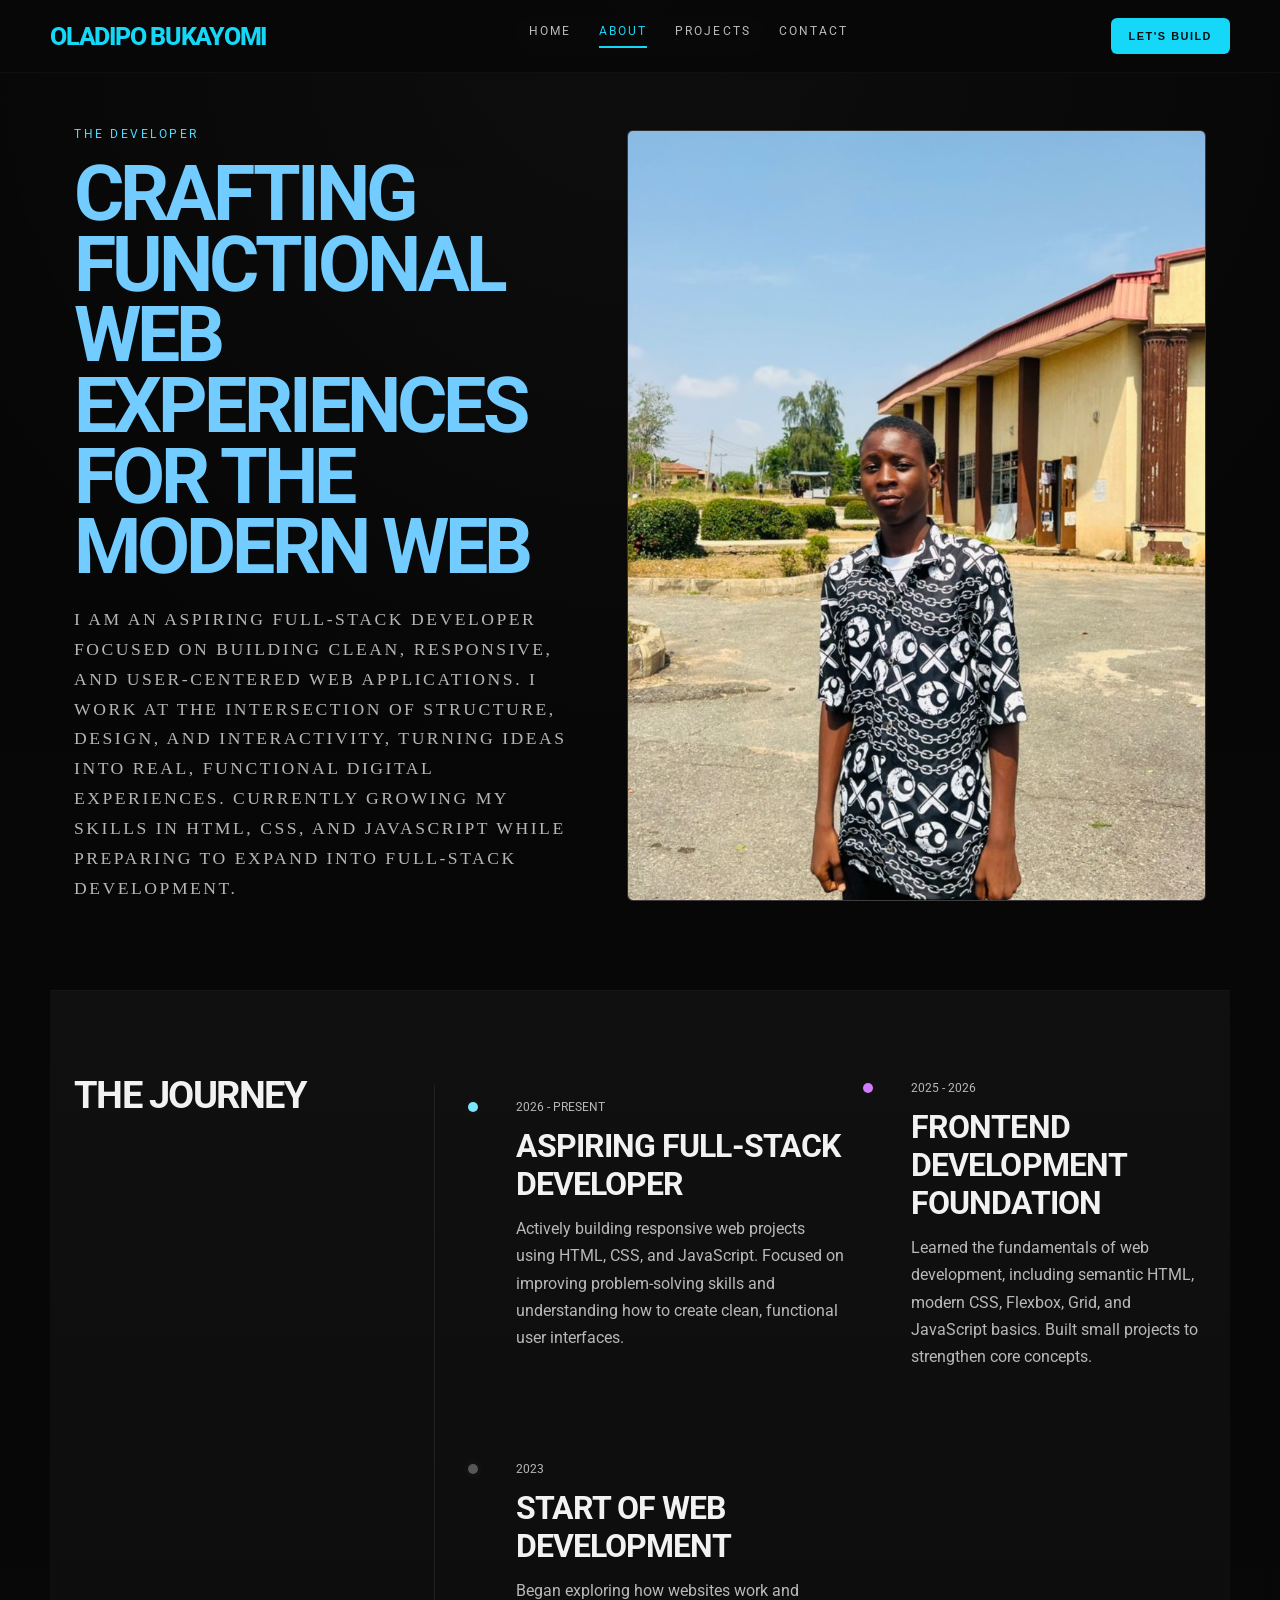
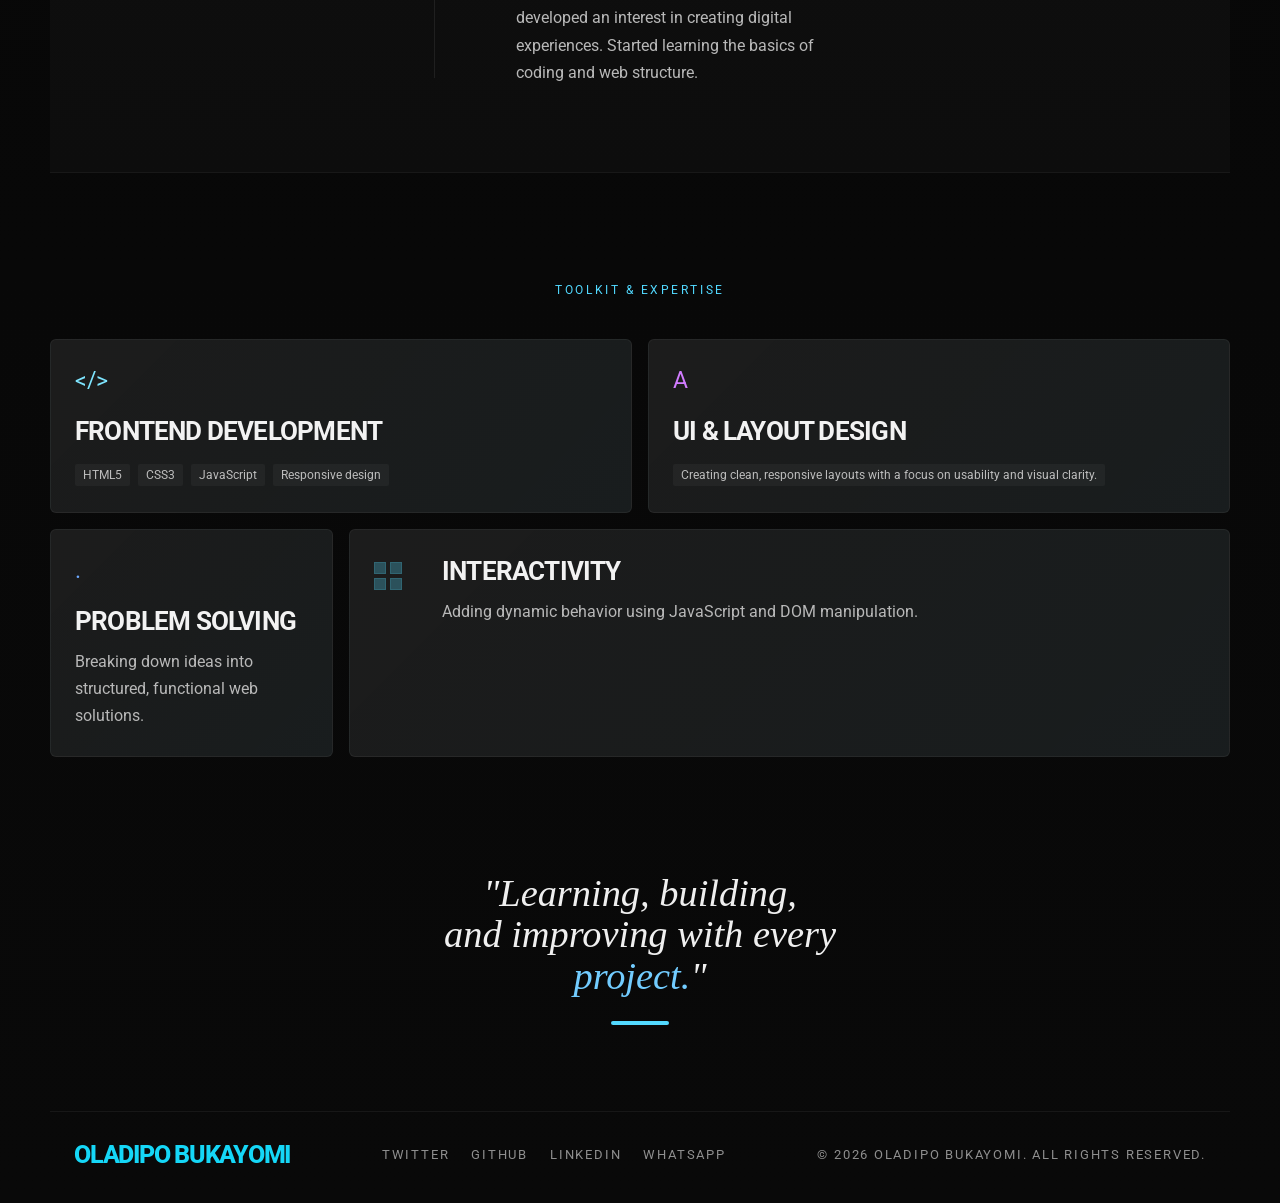
==== about.html @ 75d1eba9 "my porfolio" ====
<!DOCTYPE html>
<html lang="en">

<head>
    <meta charset="UTF-8">
    <meta name="viewport" content="width=device-width, initial-scale=1.0">
    <title>OLADIPO BUKAYOMI</title>
    <link rel="stylesheet" href="/CSS/about.css">
    <link rel="stylesheet" href="/CSS/style.css">
    <link rel="preconnect" href="https://fonts.googleapis.com">
    <link rel="preconnect" href="https://fonts.gstatic.com" crossorigin>
    <link
        href="https://fonts.googleapis.com/css2?family=Open+Sans:ital,wght@0,300..800;1,300..800&family=Roboto:ital,wght@0,100..900;1,100..900&display=swap"
        rel="stylesheet">
</head>

<body>
    <header class="site-header">
        <div class="container">
            <a class="brand" href="index.html">OLADIPO BUKAYOMI</a>
            <nav class="nav" aria-label="Primary navigation">
                <a href="index.html">Home</a>
                <a class="active" href="about.html">About</a>
                <a href="projects.html">Projects</a>
                <a href="contact.html">Contact</a>
            </nav>
            <img src="/ASSETS/images/menu_24dp_15D7F7_FILL0_wght400_GRAD0_opsz24.svg" class="menu"
                alt="Navigation menu">
            <a href="contact.html"><button class="cta" id="nav-btn" type="button">Let's Build</button></a>
        </div>
    </header>

    <main>
        <section class="hero">
            <div class="container hero-i">
                <div class="hero-ii">
                    <p class="eyebrow">The Developer</p>
                    <h1>
                        Crafting<br>
                        functional<br>
                        web experiences<br>
                        for <span class="accent">the modern web</span>
                    </h1>
                    <p class="hero-iii">
                        I am an aspiring full-stack developer focused on building clean, responsive, and user-centered
                        web applications. I work at the intersection of structure, design, and interactivity, turning
                        ideas into real, functional digital experiences. Currently growing my skills in HTML, CSS, and
                        JavaScript while preparing to expand into full-stack development.
                    </p>
                </div>

                <div class="hero-iv" aria-hidden="true">
                    <img src="/ASSETS/images/paul img.jpeg" alt="Oladipo Bukayomi Paul">
                </div>
            </div>
        </section>

        <section class="hero-2" id="about">
            <div class="container hero-2i">
                <div class="hero-2ii">
                    <h2>The Journey</h2>
                </div>

                <div class="hero-2iii">
                    <article class="hero-2iv hero-2iva">
                        <p class="date">2026 - Present</p>
                        <h3>Aspiring Full-Stack Developer</h3>
                        <p>
                            Actively building responsive web projects using HTML, CSS, and JavaScript. Focused on
                            improving problem-solving skills and understanding how to create clean, functional user
                            interfaces.
                        </p>
                    </article>

                    <article class="hero-2iv hero-2ivb">
                        <p class="date">2025 - 2026</p>
                        <h3>Frontend Development Foundation</h3>
                        <p>
                            Learned the fundamentals of web development, including semantic HTML, modern CSS, Flexbox,
                            Grid, and JavaScript basics. Built small projects to strengthen core concepts.
                        </p>
                    </article>

                    <article class="hero-2iv hero-2ivc">
                        <p class="date">2023</p>
                        <h3>Start Of Web Development</h3>
                        <p>
                            Began exploring how websites work and developed an interest in creating digital
                            experiences. Started learning the basics of coding and web structure.
                        </p>
                    </article>
                </div>
            </div>
        </section>

        <section class="hero-3" id="expertise">
            <div class="container hero-3i">
                <p class="section-label">Toolkit &amp; Expertise</p>

                <div class="hero-3ii">
                    <article class="hero-3iii hero-3iiia">
                        <div class="icon cyan">&lt;/&gt;</div>
                        <h3>Frontend Development</h3>
                        <div class="hero-3iv">
                            <span>HTML5</span>
                            <span>CSS3</span>
                            <span>JavaScript</span>
                            <span>Responsive design</span>
                        </div>
                    </article>

                    <article class="hero-3iii hero-3iiib">
                        <div class="icon violet">A</div>
                        <h3>ui & layout design</h3>
                        <div class="hero-3iv">
                            <span>Creating clean, responsive layouts with a focus on usability and visual
                                clarity.</span>
                        </div>
                    </article>

                    <article class="hero-3iii hero-3iiic">
                        <div class="icon blue">.</div>
                        <h3>problem solving</h3>
                        <p>Breaking down ideas into structured, functional web solutions.</p>
                    </article>

                    <article class="hero-3iii hero-3iiid">
                        <div class="hero-3v" aria-hidden="true">
                            <span></span>
                            <span></span>
                            <span></span>
                            <span></span>
                        </div>
                        <div>
                            <h3>interactivity</h3>
                            <p>
                                Adding dynamic behavior using JavaScript and DOM manipulation.
                            </p>
                        </div>
                    </article>
                </div>
            </div>
        </section>

        <section class="hero-4">
            <div class="container hero-4i">
                <blockquote>
                    "Learning, building, <br>
                     and improving with every <br>
                    <span class="accent">project.</span>"
                </blockquote>
                <div class="hero-4iii"></div>
            </div>
        </section>
    </main>

    <footer class="site-footer" id="contact">
        <div class="container footer-row">
            <div class="footer-brand">OLADIPO BUKAYOMI</div>
            <div class="footer-links">
                <a href="https://x.com/BukayomiPa19538">Twitter</a>
                <a href="https://github.com/hollops">GitHub</a>
                <a href="https://www.linkedin.com/in/bukayomi-oladipo-5916703b2/">LinkedIn</a>
                <a href="#">whatsapp</a>
            </div>
            <div class="footer-copy">&copy; 2026 oladipo Bukayomi. All rights reserved.</div>
        </div>
    </footer>
</body>

</html>
---- CSS/about.css ----
:root {
  --bg: #090909;
  --panel: #111111;
  --panel-soft: #171717;
  --text: #f2f2f2;
  --muted: #a2a2a2;
  --cyan: #52d9ff;
  --cyan-strong: #15d7f7;
  --violet: #d17cff;
  --blue: #6ca8ff;
  --gray: #575757;
}

* {
  margin: 0;
  padding: 0;
  box-sizing: border-box;
}

html {
  scroll-behavior: smooth;
}

body {
  background:
    radial-gradient(circle at top center, rgba(255, 255, 255, 0.03), transparent 28%),
    linear-gradient(180deg, #060606 0%, #090909 100%);
  color: var(--text);
  font-family: "Roboto", sans-serif;
}

a {
  color: inherit;
  text-decoration: none;
}

img {
  display: block;
  max-width: 100%;
}

.container {
  width: min(1180px, calc(100% - 48px));
  margin: 0 auto;
}

.site-header {
  position: sticky;
  top: 0;
  z-index: 10;
  padding: 18px 0;
  background: rgba(8, 8, 8, 0.92);
  backdrop-filter: blur(10px);
  border-bottom: 1px solid rgba(255, 255, 255, 0.03);
}

.site-header .container,
.footer-row {
  display: flex;
  align-items: center;
  justify-content: space-between;
  gap: 20px;
}

.brand,
.footer-brand {
  color: var(--cyan-strong);
  font-weight: 800;
  font-size: 1.55rem;
  letter-spacing: -0.05em;
  text-transform: uppercase;
}

.nav {
  display: flex;
  align-items: center;
  gap: 28px;
  text-transform: uppercase;
  font-size: 0.72rem;
  letter-spacing: 0.18em;
  color: #e8e8e8;
}

.nav a {
  opacity: 0.8;
  padding-bottom: 8px;
  border-bottom: 2px solid transparent;
  transition: 0.2s ease;
}

.nav a.active,
.nav a:hover {
  opacity: 1;
  color: var(--cyan-strong);
  border-color: var(--cyan-strong);
}

.menu {
  display: none;
}

.cta {
  background: var(--cyan-strong);
  color: #041014;
  border: 0;
  border-radius: 6px;
  padding: 12px 18px;
  text-transform: uppercase;
  font-weight: 700;
  letter-spacing: 0.14em;
  font-size: 0.68rem;
  cursor: pointer;
}

section {
  padding: 86px 0;
}

.eyebrow,
.section-label {
  margin: 0;
  text-transform: uppercase;
  letter-spacing: 0.22em;
  font-size: 0.72rem;
  color: var(--cyan);
}

.accent {
  color: #72ccff;
}

.icon {
  display: inline-block;
  margin-bottom: 22px;
  font-size: 1.45rem;
}

.cyan {
  color: #7ee5ff;
}

.violet {
  color: var(--violet);
}

.blue {
  color: var(--blue);
}

.site-footer {
  padding: 28px 0 34px;
  border-top: 1px solid rgba(255, 255, 255, 0.06);
  color: #8e8e8e;
  font-size: 0.8rem;
  text-transform: uppercase;
  letter-spacing: 0.14em;
}

.footer-links {
  display: flex;
  flex-wrap: wrap;
  gap: 22px;
}

.hero {
  padding-top: 54px;
}

.hero-i {
  display: grid;
  grid-template-columns: 1.18fr 0.82fr;
  gap: 54px;
  align-items: start;
}

.hero h1 {
  margin: 18px 0 22px;
  text-transform: uppercase;
  font-size: clamp(4rem, 6vw, 7.4rem);
  line-height: 0.92;
  letter-spacing: -0.05em;
  max-width: 740px;
}

.hero-iii {
  max-width: 620px;
  color: #b6b6b6;
  font-size: 1.1rem;
  line-height: 1.7;
  font-family: op;
}

.hero-iv {
  background: linear-gradient(180deg, #2c2c2c, #1c1c1c);
  border: 1px solid rgba(255, 255, 255, 0.08);
  border-radius: 6px;
  overflow: hidden;
  min-height: 520px;
  place-items: center;
  box-shadow: inset 0 0 0 1px rgba(255, 255, 255, 0.03);
}

.hero-iv img {
  width: 100%;
  height: 100%;
}

.hero-2 {
  background: linear-gradient(180deg, #101010, #0d0d0d);
  border-top: 1px solid rgba(255, 255, 255, 0.03);
  border-bottom: 1px solid rgba(255, 255, 255, 0.03);
}

.hero-2i {
  display: grid;
  grid-template-columns: 280px 1fr;
  gap: 42px;
  align-items: start;
}

.hero-2ii h2 {
  margin: 0;
  text-transform: uppercase;
  font-size: clamp(2rem, 3vw, 3rem);
  letter-spacing: -0.04em;
}

.hero-2iii {
  position: relative;
  padding-left: 86px;
}

.hero-2iii::before {
  content: "";
  position: absolute;
  left: 38px;
  top: 8px;
  bottom: 8px;
  width: 1px;
  background: rgba(255, 255, 255, 0.08);
}

.hero-2iv {
  position: relative;
  padding: 0 0 56px 34px;
}

.hero-2iv:last-child {
  padding-bottom: 0;
}

.hero-2iv::before {
  content: "";
  position: absolute;
  left: -14px;
  top: 6px;
  width: 10px;
  height: 10px;
  border-radius: 50%;
  box-shadow: 0 0 0 4px #111;
}

.hero-2iva::before {
  background: #7ee5ff;
}

.hero-2ivb::before {
  background: var(--violet);
}

.hero-2ivc::before {
  background: var(--gray);
}

.date {
  margin: 0 0 10px;
  color: #77bfff;
  font-size: 0.78rem;
  text-transform: uppercase;
}

.hero-2iv h3,
.hero-3iii h3 {
  margin: 0 0 12px;
  text-transform: uppercase;
  letter-spacing: -0.03em;
}

.hero-2iv h3 {
  font-size: 2rem;
}

.hero-2iv p,
.hero-3iii p {
  margin-top: 0;
  color: #b8b8b8;
  line-height: 1.7;
}

.hero-3i {
  text-align: center;
}

.hero-3ii {
  margin-top: 42px;
  display: grid;
  grid-template-columns: repeat(12, 1fr);
  gap: 16px;
}

.hero-3iii {
  min-height: 144px;
  padding: 26px 24px;
  text-align: left;
  background:
    linear-gradient(135deg, rgba(255, 255, 255, 0.02), rgba(82, 217, 255, 0.03)),
    var(--panel-soft);
  border: 1px solid rgba(255, 255, 255, 0.05);
  border-radius: 6px;
}

.hero-3iiia,
.hero-3iiib {
  grid-column: span 6;
}

.hero-3iiic {
  grid-column: span 3;
}

.hero-3iiid {
  grid-column: span 9;
  display: grid;
  grid-template-columns: 50px 1fr;
  gap: 18px;
  align-items: start;
}

.hero-3iii h3 {
  font-size: 1.65rem;
}

.hero-3iv {
  display: flex;
  flex-wrap: wrap;
  gap: 8px;
  margin-top: 18px;
}

.hero-3iv span {
  padding: 4px 8px;
  border-radius: 2px;
  background: rgba(255, 255, 255, 0.04);
  color: #bdbdbd;
  font-size: 0.72rem;
}

.hero-3v {
  display: grid;
  grid-template-columns: repeat(2, 1fr);
  gap: 4px;
  width: 28px;
  height: 28px;
  margin-top: 6px;
}

.hero-3v span {
  background: rgba(82, 217, 255, 0.28);
  border: 1px solid rgba(82, 217, 255, 0.14);
}

.hero-4 {
  padding-top: 30px;
  text-align: center;
}

.hero-4ii {
  margin-bottom: 14px;
  color: #6e6e6e;
  font-size: 4rem;
  line-height: 1;
}

blockquote {
  margin: 0 auto;
  max-width: 920px;
  color: #efefef;
  font-family: Georgia, "Times New Roman", serif;
  font-style: italic;
  font-size: clamp(2rem, 3vw, 3.3rem);
  line-height: 1.08;
}

.hero-4iii {
  width: 58px;
  height: 4px;
  margin: 24px auto 0;
  border-radius: 999px;
  background: var(--cyan);
}

@media (max-width: 980px) {
  .nav {
    display: none;
  }

  .menu {
    display: flex;
  }

  .hero-i,
  .hero-2i {
    grid-template-columns: 1fr;
  }

  .hero-iv {
    min-height: 390px;
  }

  .hero-3ii {
    grid-template-columns: 1fr;
  }

  .hero-3iiia,
  .hero-3iiib,
  .hero-3iiic,
  .hero-3iiid {
    grid-column: auto;
  }
}

@media (max-width: 640px) {
  .container {
    width: min(100% - 28px, 1180px);
  }

  .site-header .container,
  .footer-row {
    justify-content: flex-start;
    flex-wrap: wrap;
  }

  .brand {
    margin-right: auto;
  }

  .cta {
    display: none;
  }

  section {
    padding: 64px 0;
  }

  .hero h1 {
    font-size: clamp(2.5rem, 8vw, 5rem);
  }

  .hero-i {
    display: flex;
    flex-direction: column;
  }

  .hero-2iii {
    padding-left: 52px;
  }

  .hero-2iii::before {
    left: 22px;
  }

  .hero-2iv {
    padding-left: 22px;
  }

  .hero-2iv::before {
    left: -6px;
  }

  .hero-2iv h3,
  .hero-3iii h3 {
    font-size: 1.45rem;
  }

  blockquote {
    font-size: 1.75rem;
  }
}
---- CSS/style.css ----
:root {
  --bg: #090909;
  --panel: #111111;
  --panel-soft: #171717;
  --text: #f2f2f2;
  --muted: #a2a2a2;
  --cyan: #52d9ff;
  --cyan-strong: #15d7f7;
  --violet: #d17cff;
  --blue: #6ca8ff;
  --gray: #575757;
}

* {
  margin: 0;
  padding: 0;
  box-sizing: border-box;
}

html {
  scroll-behavior: smooth;
}

body {
  background:
    radial-gradient(
      circle at top center,
      rgba(255, 255, 255, 0.03),
      transparent 28%
    ),
    linear-gradient(180deg, #060606 0%, #090909 100%);
  color: var(--text);
  font-family: "Roboto", sans-serif;
  overflow-x: hidden;
}

a {
  color: inherit;
  text-decoration: none;
}

.menu {
  display: none;
}

img {
  display: block;
  max-width: 100%;
}

.container {
  width: min(1180px, calc(100% - 48px));
  margin: 0 auto;
}

.site-header {
  position: sticky;
  top: 0;
  z-index: 10;
  padding: 18px 0;
  background: rgba(8, 8, 8, 0.92);
  backdrop-filter: blur(10px);
  border-bottom: 1px solid rgba(255, 255, 255, 0.03);
}

.site-header .container {
  display: flex;
  align-items: center;
  justify-content: space-between;
  gap: 20px;
}

.brand {
  color: var(--cyan-strong);
  font-weight: 800;
  font-size: 1.55rem;
  letter-spacing: -0.05em;
  text-transform: uppercase;
}

.nav {
  display: flex;
  align-items: center;
  gap: 28px;
  text-transform: uppercase;
  font-size: 0.72rem;
  letter-spacing: 0.18em;
  color: #e8e8e8;
}

.nav a {
  opacity: 0.8;
  padding-bottom: 8px;
  border-bottom: 2px solid transparent;
  transition: 0.2s ease;
}

.nav a.pactive,
.nav a:hover {
  opacity: 1;
  color: var(--cyan-strong);
  border-color: var(--cyan-strong);
}

.cta {
  background: var(--cyan-strong);
  color: #041014;
  border: 0;
  border-radius: 6px;
  padding: 12px 18px;
  text-transform: uppercase;
  font-weight: 700;
  letter-spacing: 0.14em;
  font-size: 0.68rem;
  cursor: pointer;
}

main > section {
  padding: 86px 0;
}

#home {
  padding-top: 54px;
}

.hero,
.hero-1,
.hero-2,
#mssg,
.site-footer {
  width: min(1180px, calc(100% - 48px));
  margin-left: auto;
  margin-right: auto;
}

.hero {
  display: grid;
  grid-template-columns: 1.18fr;
  gap: 2rem;
  align-items: start;
}

.hero-subtitle {
  font-size: 2.5rem;
  font-weight: 700;
  color: #ffffff;
  display: inline-block;
  overflow: hidden;
  white-space: nowrap;
  border-right: 3px solid #15d7f7;
  width: 0;
  animation:
    typing 3s steps(20) forwards,
    blink 0.7s infinite;
}

@keyframes typing {
  from {
    width: 0;
  }
  to {
    width: 100%;
  }
}

@keyframes blink {
  50% {
    border-color: transparent;
  }
}

.hero-heading h1 {
  margin: 0;
  text-transform: uppercase;
  font-size: clamp(4rem, 7.2vw, 7.4rem);
  line-height: 0.92;
  font-family: "Open Sans", sans-serif;
  letter-spacing: -0.05em;
  text-align: left;
}

.hero-heading {
  margin: 18px 0 22px;
  margin-right: 0;
  justify-self: start;
  width: 100%;
  text-align: left;
}

.hero-ii {
  color: #72ccff;
  display: block;
}

.hero-i {
  display: flex;
  align-items: center;
  gap: 14px;
  color: var(--cyan);
  text-transform: uppercase;
  letter-spacing: 0.22em;
  font-size: 0.72rem;
}

.line {
  width: 58px;
  height: 4px;
  border: 0;
  border-radius: 999px;
  background: var(--cyan);
}

.hero-iii {
  display: grid;
  grid-template-columns: minmax(0, 620px) auto;
  gap: 40px;
  align-items: end;
}

.hero-iii p,
.txt {
  max-width: 620px;
  color: #b6b6b6;
  font-size: 1.1rem;
  line-height: 1.7;
  font-weight: 400;
}

.hero-iii p strong {
  color: var(--text);
  font-weight: 700;
}

.hero-iv {
  display: flex;
  align-items: flex-end;
}

.hero-iv button {
  background: transparent;
  color: var(--text);
  border: 1px solid rgba(255, 255, 255, 0.12);
  border-radius: 6px;
  padding: 14px 18px;
  display: inline-flex;
  align-items: center;
  gap: 10px;
  text-transform: uppercase;
  letter-spacing: 0.12em;
  font-size: 0.72rem;
  cursor: pointer;
}

.hero-iv button img {
  width: 18px;
}

.tech-stack {
  background: linear-gradient(180deg, #101010, #0d0d0d);
  border-top: 1px solid rgba(255, 255, 255, 0.03);
  border-bottom: 1px solid rgba(255, 255, 255, 0.03);
}

.hero-1 {
  display: grid;
  grid-template-columns: 280px 1fr;
  gap: 42px;
  align-items: start;
}

.hero-1i h2,
.hero-2i h2,
#mssg h2 {
  text-transform: uppercase;
  letter-spacing: -0.04em;
  line-height: 0.92;
}

.hero-1i h2 {
  color: var(--cyan);
  font-size: clamp(2rem, 3vw, 3rem);
}

.hero-1i p {
  margin-top: 14px;
  color: var(--muted);
  line-height: 1.7;
}

.hero-1ii {
  display: grid;
  grid-template-columns: repeat(3, minmax(0, 1fr));
  gap: 16px;
}

.hero-1iii {
  min-height: 144px;
  padding: 26px 24px;
  background:
    linear-gradient(
      135deg,
      rgba(255, 255, 255, 0.02),
      rgba(82, 217, 255, 0.03)
    ),
    var(--panel-soft);
  border: 1px solid rgba(255, 255, 255, 0.05);
  border-radius: 6px;
  box-shadow: inset 0 0 0 1px rgba(255, 255, 255, 0.03);
}

.hero-1iii img {
  width: 22px;
  margin-bottom: 22px;
}

.hero-1v {
  margin-bottom: 10px;
  font-size: 1.65rem;
  text-transform: uppercase;
  letter-spacing: -0.03em;
}

.hero-1iv {
  color: #b8b8b8;
  line-height: 1.7;
  font-size: 0.85rem;
}

.hero-2 {
  display: flex;
  flex-direction: column;
  gap: 42px;
}

.hero-2ih a {
  display: inline-flex;
  align-items: center;
  justify-content: center;
  min-height: 38px;
  padding: 0 16px;
  border-radius: 4px;
  text-transform: uppercase;
  letter-spacing: 0.16em;
  font-size: 0.64rem;
  font-weight: 700;
}

.hero-2ih a {
  background: var(--cyan-strong);
  color: #051416;
}

#hero-4,
#hero-5 {
  background: transparent;
  color: white;
}

.hero-2i h2 {
  font-size: clamp(2rem, 3vw, 3rem);
}

.hero-2iii,
.hero-2a {
  display: grid;
  grid-template-columns: 1.05fr 0.95fr;
  gap: 32px;
  align-items: center;
}

.hero-2a {
  direction: rtl;
}

.hero-2a > * {
  direction: ltr;
}

.hero-2iv img {
  border: 1px solid rgba(255, 255, 255, 0.08);
  border-radius: 6px;
  overflow: hidden;
  box-shadow: inset 0 0 0 1px rgba(255, 255, 255, 0.03);
}

.hero-2v {
  display: flex;
  flex-direction: column;
  gap: 18px;
}

.hero-2v > span {
  color: #77bfff;
  font-size: 0.78rem;
  text-transform: uppercase;
  letter-spacing: 0.18em;
}

.hero-2v h2 {
  font-size: 2rem;
  text-transform: uppercase;
  letter-spacing: -0.03em;
}

.hero-2v p,
#break,
#txt-1 {
  color: #b8b8b8;
  line-height: 1.7;
  font-size: 1rem;
  font-weight: 400;
}

.hero-2vi {
  display: flex;
  flex-wrap: wrap;
  gap: 8px;
}

.hero-2vi p {
  padding: 4px 8px;
  border-radius: 2px;
  background: rgba(255, 255, 255, 0.04);
  color: #bdbdbd;
  font-size: 0.72rem;
  text-transform: uppercase;
  letter-spacing: 0.08em;
}

#hero-2b,
#hero-2c {
  margin: 0;
}

#mssg {
  min-height: auto;
  padding: 26px 24px;
  text-align: center;
  background:
    linear-gradient(
      135deg,
      rgba(255, 255, 255, 0.02),
      rgba(82, 217, 255, 0.03)
    ),
    var(--panel-soft);
  border: 1px solid rgba(255, 255, 255, 0.05);
  border-radius: 6px;
  box-shadow: inset 0 0 0 1px rgba(255, 255, 255, 0.03);
}

#mssg h2 {
  font-size: clamp(2rem, 3vw, 3rem);
}

#mssg p {
  max-width: 760px;
  margin: 18px auto 0;
  color: #b8b8b8;
  line-height: 1.7;
  font-size: 1rem;
}

.hero-3 {
  display: flex;
  justify-content: center;
  flex-wrap: wrap;
  gap: 12px;
  margin-top: 24px;
}

.hero-3 button {
  border-radius: 6px;
  padding: 12px 18px;
  text-transform: uppercase;
  font-weight: 700;
  letter-spacing: 0.14em;
  font-size: 0.68rem;
  cursor: pointer;
}

.hero-3 button:first-child {
  background: var(--cyan-strong);
  color: #041014;
  border: 0;
}

.site-footer {
  padding: 28px 0 34px;
  border-top: 1px solid rgba(255, 255, 255, 0.06);
  color: #8e8e8e;
  font-size: 0.8rem;
  text-transform: uppercase;
  letter-spacing: 0.14em;
}

.footer-row {
  display: flex;
  align-items: center;
  justify-content: space-between;
  gap: 20px;
}

.footer-brand {
  color: var(--cyan-strong);
  font-weight: 800;
  font-size: 1.55rem;
  letter-spacing: -0.05em;
  text-transform: uppercase;
}

.footer-links {
  display: flex;
  flex-wrap: wrap;
  gap: 22px;
}

.footer-links a:hover {
  color: var(--cyan-strong);
}

.footer-copy {
  text-align: right;
}

@media (max-width: 980px) {
  .nav-links {
    display: none;
  }

  .hero-heading {
    margin-left: 0;
  }

  .hero,
  .hero-1,
  .hero-2iii,
  .hero-2a {
    grid-template-columns: 1fr;
  }

  .hero-1ii {
    grid-template-columns: 1fr;
  }

  .hero-2a {
    direction: ltr;
  }

  .hero-iii {
    grid-template-columns: 1fr;
  }

  .hero-iv {
    align-items: flex-start;
  }
}

@media (max-width: 640px) {
  .container,
  .hero,
  .hero-1,
  .hero-2,
  #mssg,
  .site-footer {
    width: min(100% - 28px, 1180px);
  }

  .hero {
    gap: 1rem;
  }

  .nav-links.active {
    display: flex;
  }

  .nav-links {
    display: none;
  }

  .menu {
    display: none;
  }

  .site-header .container,
  .footer-row {
    justify-content: flex-start;
    flex-wrap: wrap;
  }

  .brand {
    margin-right: auto;
  }

  .cta {
    display: none;
  }

  main > section {
    padding: 64px 0;
  }

  .brand,
  .footer-brand {
    font-size: 1.2rem;
  }

  .hero-heading h1 {
    font-size: clamp(3rem, 16vw, 4.2rem);
  }

  .hero-iii p,
  .txt,
  #mssg p,
  .hero-2v p,
  #break,
  #txt-1 {
    font-size: 0.98rem;
    white-space: normal;
  }

  .hero-i {
    letter-spacing: 0.14em;
  }

  .hero-1v,
  .hero-2v h2 {
    font-size: 1.45rem;
  }

  .hero-2v > span {
    font-size: 0.72rem;
  }

  .hero-3 {
    flex-direction: column;
  }

  .footer-copy {
    text-align: center;
  }
}
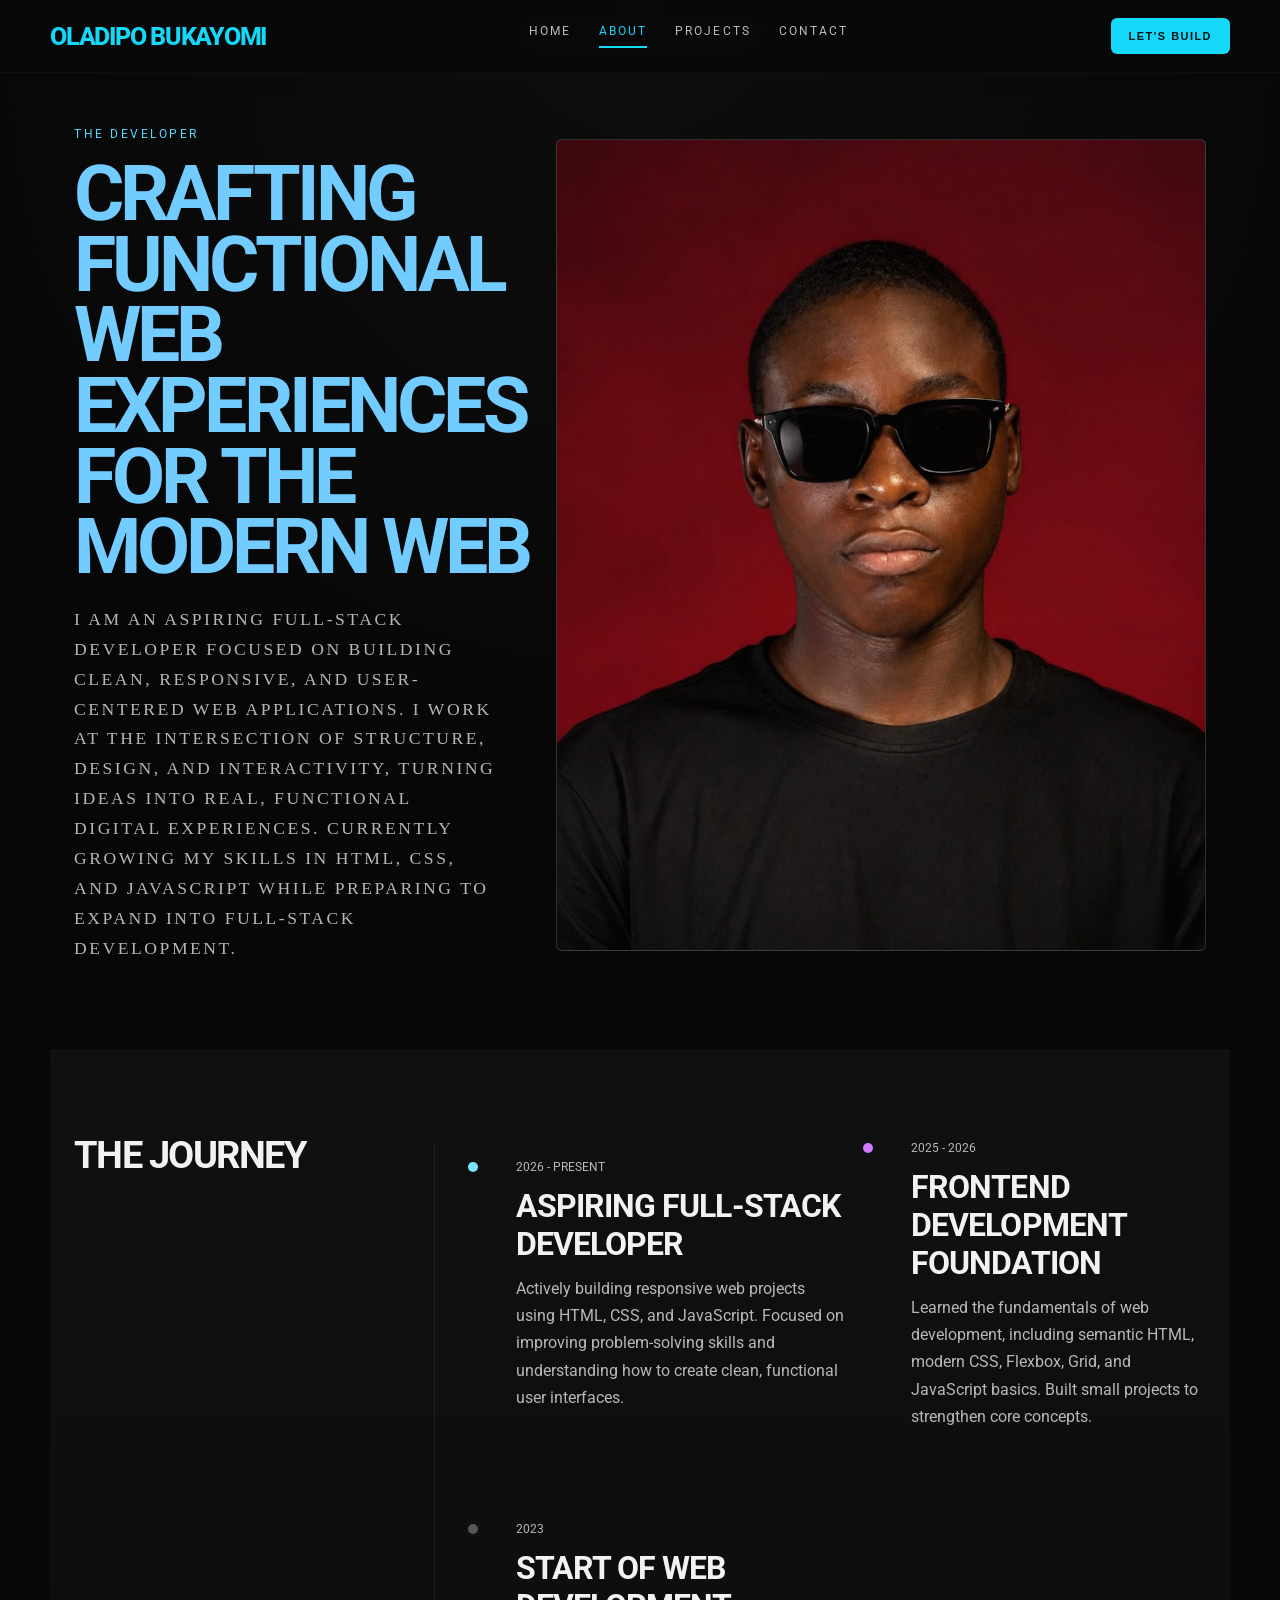
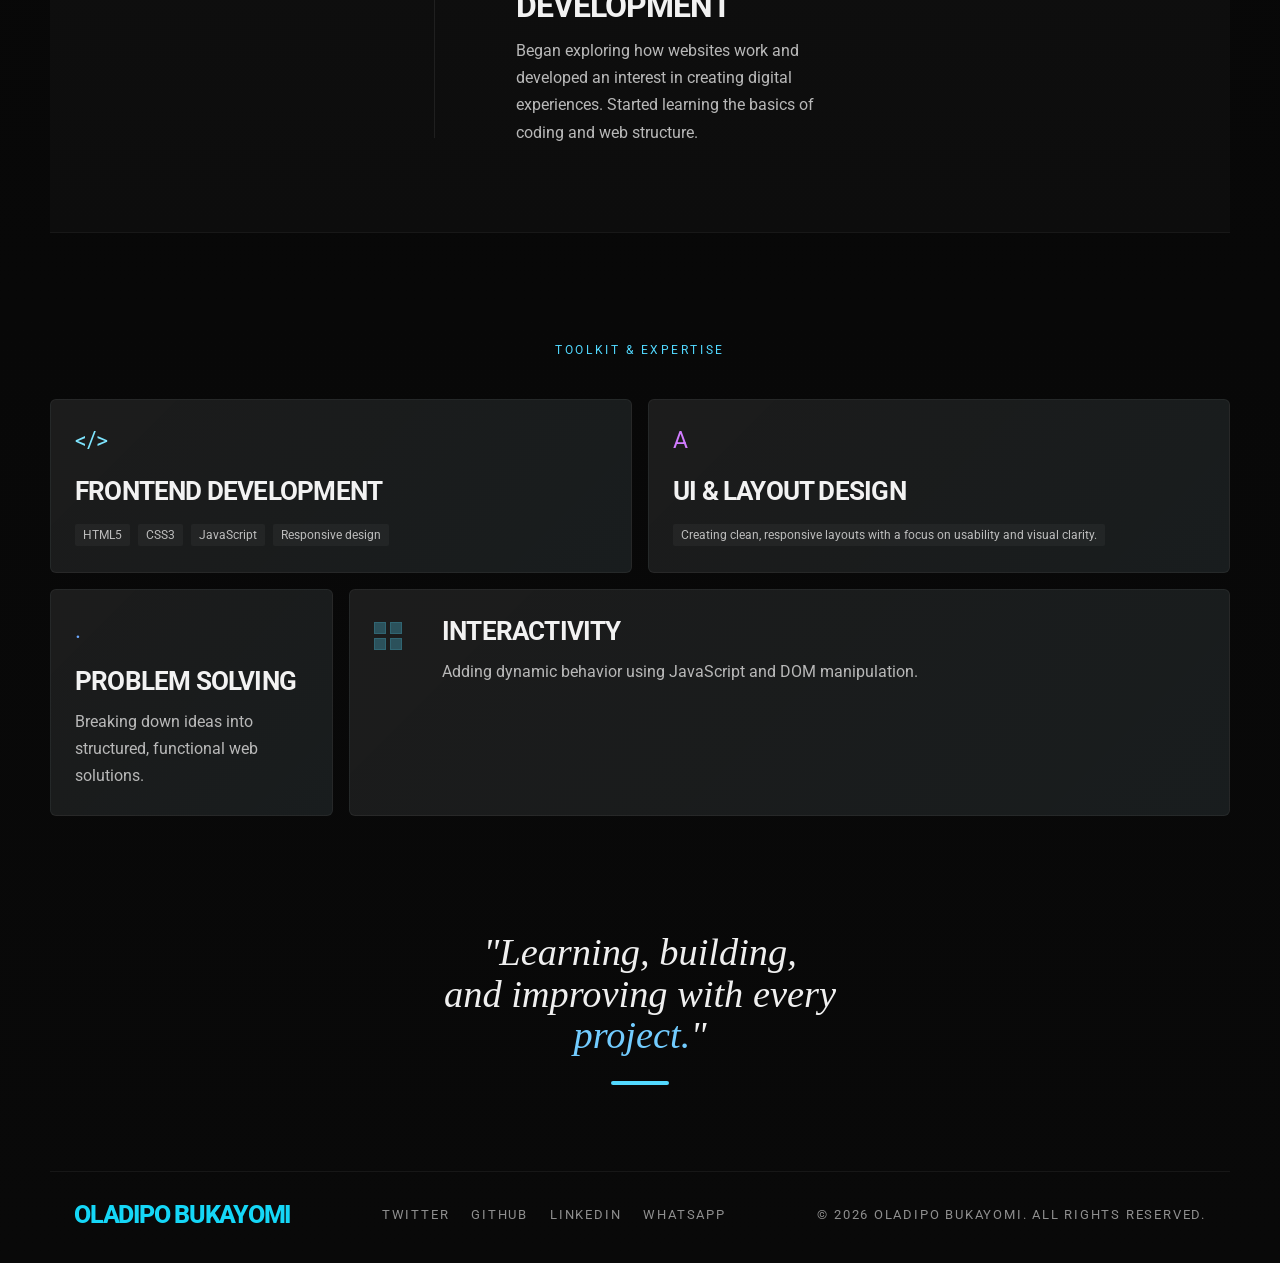
==== commit 1c7f960b: "update about.html" ====
--- a/about.html
+++ b/about.html
@@ -12,6 +12,10 @@
     <link
         href="https://fonts.googleapis.com/css2?family=Open+Sans:ital,wght@0,300..800;1,300..800&family=Roboto:ital,wght@0,100..900;1,100..900&display=swap"
         rel="stylesheet">
+    <link rel="apple-touch-icon" sizes="180x180" href="/favicon/apple-touch-icon.png">
+    <link rel="icon" type="image/png" sizes="32x32" href="/favicon/favicon-32x32.png">
+    <link rel="icon" type="image/png" sizes="16x16" href="/favicon/favicon-16x16.png">
+    <link rel="manifest" href="/favicon/site.webmanifest">
 </head>
 
 <body>
@@ -50,7 +54,7 @@
                 </div>
 
                 <div class="hero-iv" aria-hidden="true">
-                    <img src="/ASSETS/images/paul img.jpeg" alt="Oladipo Bukayomi Paul">
+                    <img src="/ASSETS/images/IMG-20260430-WA0134(1).jpg" alt="Oladipo Bukayomi Paul">
                 </div>
             </div>
         </section>
@@ -146,7 +150,7 @@
             <div class="container hero-4i">
                 <blockquote>
                     "Learning, building, <br>
-                     and improving with every <br>
+                    and improving with every <br>
                     <span class="accent">project.</span>"
                 </blockquote>
                 <div class="hero-4iii"></div>
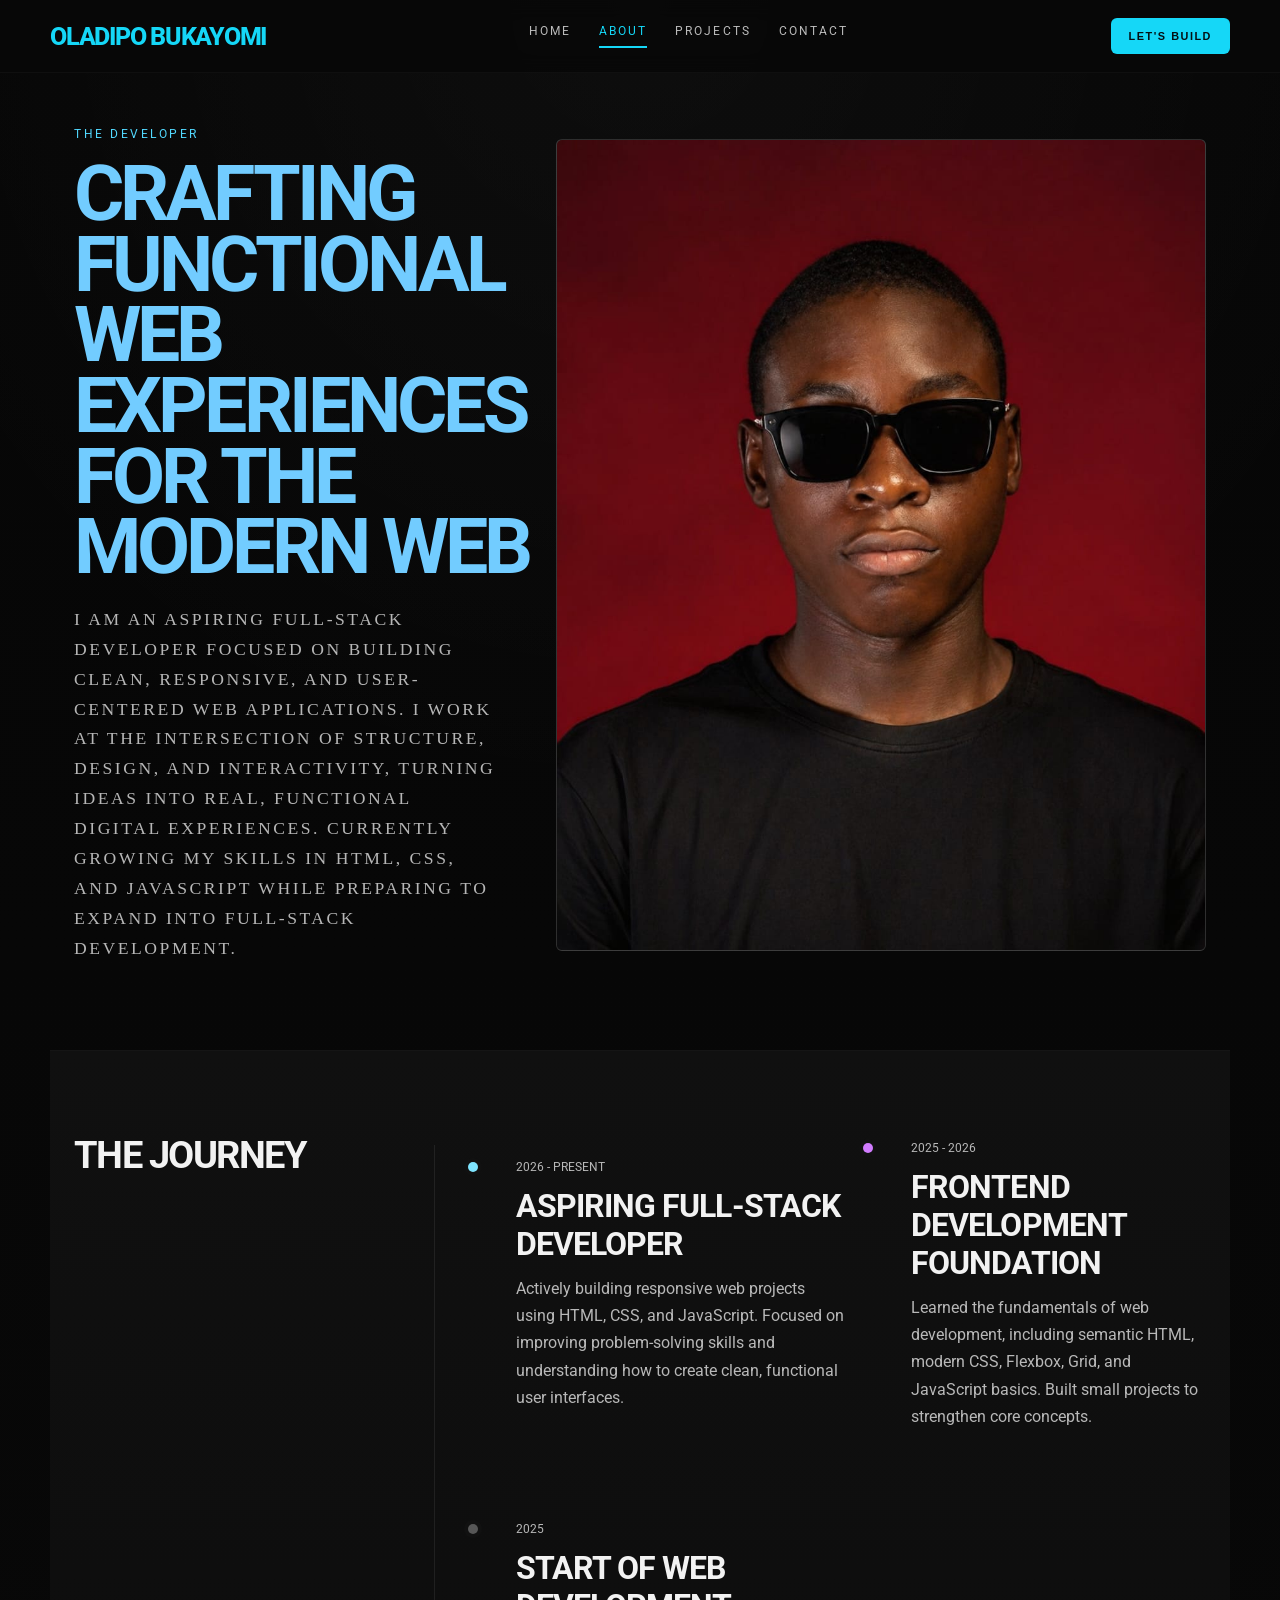
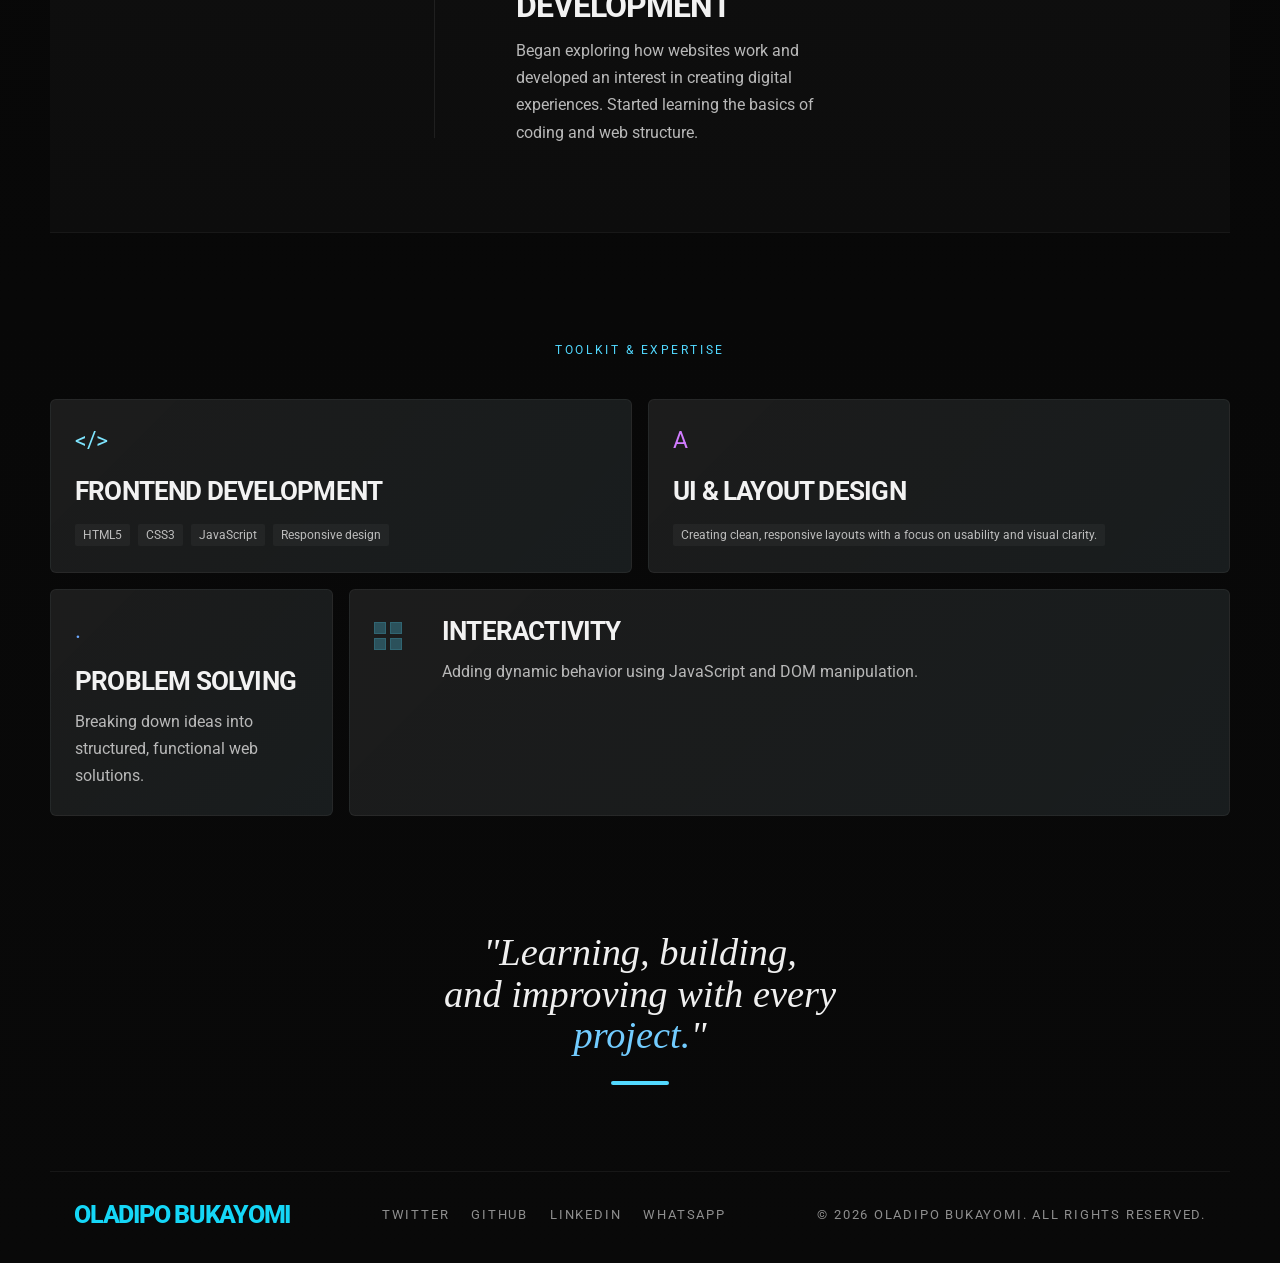
==== commit efcdd2b0: "update html file" ====
--- a/about.html
+++ b/about.html
@@ -54,7 +54,7 @@
                 </div>
 
                 <div class="hero-iv" aria-hidden="true">
-                    <img src="/ASSETS/images/IMG-20260430-WA0134(1).jpg" alt="Oladipo Bukayomi Paul">
+                    <img src="/ASSETS/images/IMG-20260430-WA0134(1).jpg" alt="Oladipo Bukayomi Paul pictur">
                 </div>
             </div>
         </section>
@@ -86,7 +86,7 @@
                     </article>
 
                     <article class="hero-2iv hero-2ivc">
-                        <p class="date">2023</p>
+                        <p class="date">2025</p>
                         <h3>Start Of Web Development</h3>
                         <p>
                             Began exploring how websites work and developed an interest in creating digital
@@ -162,10 +162,10 @@
         <div class="container footer-row">
             <div class="footer-brand">OLADIPO BUKAYOMI</div>
             <div class="footer-links">
-                <a href="https://x.com/BukayomiPa19538">Twitter</a>
-                <a href="https://github.com/hollops">GitHub</a>
-                <a href="https://www.linkedin.com/in/bukayomi-oladipo-5916703b2/">LinkedIn</a>
-                <a href="#">whatsapp</a>
+                <a href="https://x.com/BukayomiPa19538" target="_blank">Twitter</a>
+                <a href="https://github.com/hollops" target="_blank">GitHub</a>
+                <a href="https://www.linkedin.com/in/bukayomi-oladipo-5916703b2/" target="_blank">LinkedIn</a>
+                <a href="https://wa.me/2349137326058" target="_blank">whatsapp</a>
             </div>
             <div class="footer-copy">&copy; 2026 oladipo Bukayomi. All rights reserved.</div>
         </div>
--- a/CSS/about.css
+++ b/CSS/about.css
@@ -414,7 +414,7 @@
   }
 
   .hero-iv {
-    min-height: 390px;
+    min-height: 0;
   }
 
   .hero-3ii {
